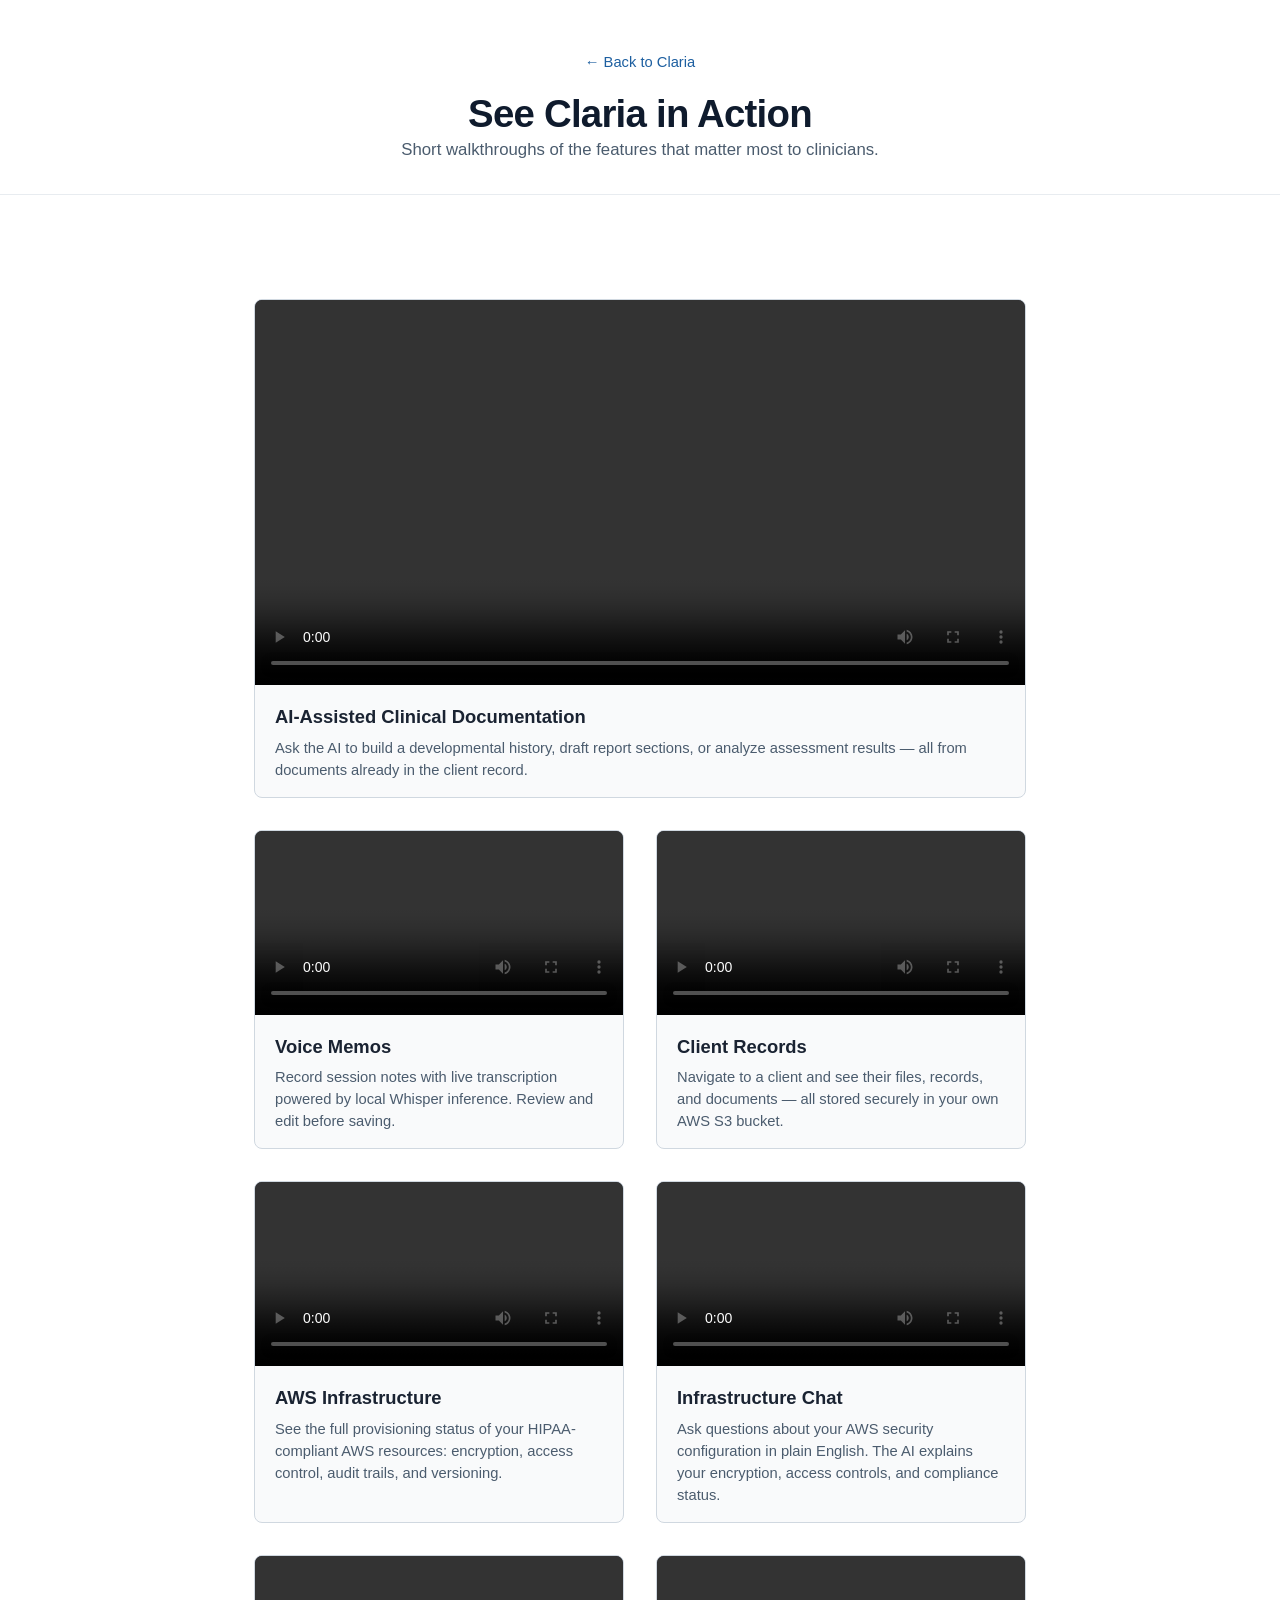
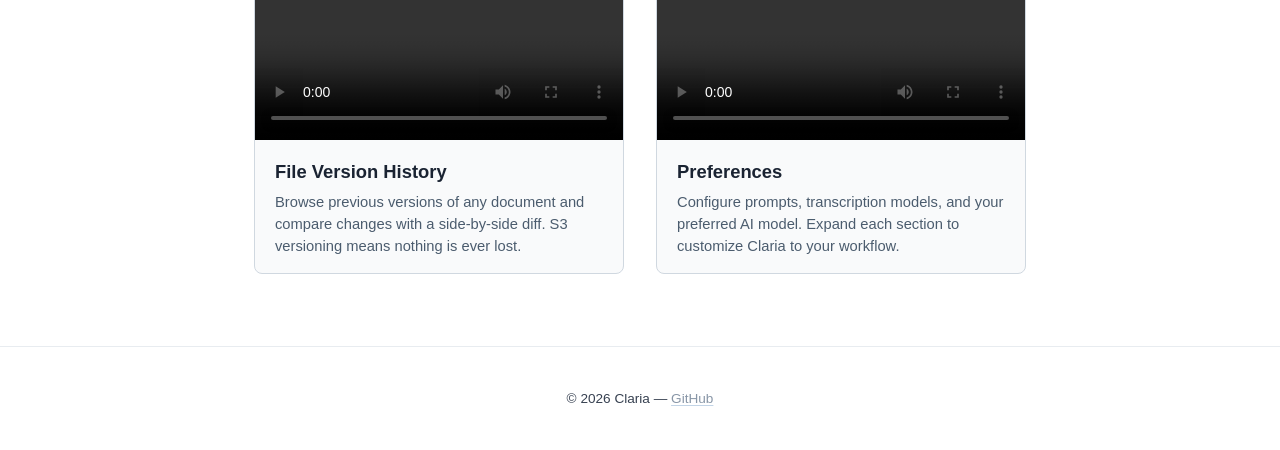
==== demos.html @ 28de94ea "feat: add video demos page with 7 walkthrough videos - New demos.html page with video grid showcasin" ====
<!DOCTYPE html>
<html lang="en">
<head>
  <meta charset="UTF-8">
  <meta name="viewport" content="width=device-width, initial-scale=1.0">
  <title>Claria &mdash; Video Demos</title>
  <meta name="description" content="Watch Claria in action: AI chat, voice memos, client records, AWS infrastructure, and more.">
  <link rel="stylesheet" href="style.css">
  <style>
    .demo-grid {
      display: grid;
      grid-template-columns: 1fr 1fr;
      gap: 32px;
      margin-top: 32px;
    }
    .demo-card {
      border: 1px solid #d0d8e0;
      border-radius: 8px;
      overflow: hidden;
      background: #f9fafb;
    }
    .demo-card video {
      width: 100%;
      display: block;
      background: #1a2332;
    }
    .demo-card-body {
      padding: 16px 20px;
    }
    .demo-card-body h3 {
      margin-bottom: 4px;
    }
    .demo-card-body p {
      font-size: 0.92rem;
      color: #4b5c6e;
      margin-bottom: 0;
      line-height: 1.5;
    }
    .demo-hero {
      border-bottom: 1px solid #e8ecf0;
    }
    .demo-featured {
      margin-top: 32px;
    }
    .demo-featured .demo-card {
      max-width: 100%;
    }
    .demo-back {
      display: inline-block;
      font-size: 0.92rem;
      color: #1d5fa0;
      text-decoration: none;
      margin-bottom: 16px;
    }
    .demo-back:hover {
      text-decoration: underline;
    }
    @media (max-width: 768px) {
      .demo-grid {
        grid-template-columns: 1fr;
      }
    }
  </style>
</head>
<body>

  <header class="hero demo-hero">
    <div class="container">
      <a href="index.html" class="demo-back">&larr; Back to Claria</a>
      <h1>See Claria in Action</h1>
      <p class="hero-sub">Short walkthroughs of the features that matter most to clinicians.</p>
    </div>
  </header>

  <section>
    <div class="container">

      <!-- Featured: AI Chat -->
      <div class="demo-featured">
        <div class="demo-card">
          <video controls preload="metadata" poster="">
            <source src="videos/ai-chat.mp4" type="video/mp4">
          </video>
          <div class="demo-card-body">
            <h3>AI-Assisted Clinical Documentation</h3>
            <p>Ask the AI to build a developmental history, draft report sections, or analyze assessment results &mdash; all from documents already in the client record.</p>
          </div>
        </div>
      </div>

      <!-- Grid of demos -->
      <div class="demo-grid">

        <div class="demo-card">
          <video controls preload="metadata">
            <source src="videos/voice-memo.mp4" type="video/mp4">
          </video>
          <div class="demo-card-body">
            <h3>Voice Memos</h3>
            <p>Record session notes with live transcription powered by local Whisper inference. Review and edit before saving.</p>
          </div>
        </div>

        <div class="demo-card">
          <video controls preload="metadata">
            <source src="videos/client-record.mp4" type="video/mp4">
          </video>
          <div class="demo-card-body">
            <h3>Client Records</h3>
            <p>Navigate to a client and see their files, records, and documents &mdash; all stored securely in your own AWS S3 bucket.</p>
          </div>
        </div>

        <div class="demo-card">
          <video controls preload="metadata">
            <source src="videos/aws-infrastructure.mp4" type="video/mp4">
          </video>
          <div class="demo-card-body">
            <h3>AWS Infrastructure</h3>
            <p>See the full provisioning status of your HIPAA-compliant AWS resources: encryption, access control, audit trails, and versioning.</p>
          </div>
        </div>

        <div class="demo-card">
          <video controls preload="metadata">
            <source src="videos/infra-chat.mp4" type="video/mp4">
          </video>
          <div class="demo-card-body">
            <h3>Infrastructure Chat</h3>
            <p>Ask questions about your AWS security configuration in plain English. The AI explains your encryption, access controls, and compliance status.</p>
          </div>
        </div>

        <div class="demo-card">
          <video controls preload="metadata">
            <source src="videos/file-history.mp4" type="video/mp4">
          </video>
          <div class="demo-card-body">
            <h3>File Version History</h3>
            <p>Browse previous versions of any document and compare changes with a side-by-side diff. S3 versioning means nothing is ever lost.</p>
          </div>
        </div>

        <div class="demo-card">
          <video controls preload="metadata">
            <source src="videos/preferences.mp4" type="video/mp4">
          </video>
          <div class="demo-card-body">
            <h3>Preferences</h3>
            <p>Configure prompts, transcription models, and your preferred AI model. Expand each section to customize Claria to your workflow.</p>
          </div>
        </div>

      </div>

    </div>
  </section>

  <footer>
    <div class="container">
      <p>&copy; 2026 Claria &mdash; <a href="https://github.com/claria-ai/claria">GitHub</a></p>
    </div>
  </footer>

</body>
</html>
---- style.css ----
/* === Reset & Base === */
*, *::before, *::after {
  box-sizing: border-box;
  margin: 0;
  padding: 0;
}

html {
  scroll-behavior: smooth;
}

body {
  font-family: -apple-system, BlinkMacSystemFont, "Segoe UI", Roboto, Helvetica, Arial, sans-serif;
  color: #1a2332;
  background: #fff;
  line-height: 1.7;
  font-size: 17px;
}

/* === Layout === */
.container {
  max-width: 820px;
  margin: 0 auto;
  padding: 0 24px;
}

section {
  padding: 72px 0;
}

section + section {
  border-top: 1px solid #e8ecf0;
}

/* === Typography === */
h1 {
  font-size: 2.4rem;
  font-weight: 700;
  line-height: 1.2;
  letter-spacing: -0.02em;
  color: #0f1b2d;
}

h2 {
  font-size: 1.6rem;
  font-weight: 600;
  line-height: 1.3;
  color: #0f1b2d;
  margin-bottom: 20px;
}

h3 {
  font-size: 1.15rem;
  font-weight: 600;
  color: #1a2332;
  margin-bottom: 8px;
}

p {
  margin-bottom: 16px;
  color: #374151;
}

p:last-child {
  margin-bottom: 0;
}

a {
  color: #1d5fa0;
  text-decoration: underline;
  text-decoration-color: #1d5fa044;
  text-underline-offset: 2px;
}

a:hover {
  text-decoration-color: #1d5fa0;
}

/* === Hero === */
.hero {
  padding: 48px 0 32px;
  text-align: center;
  border-bottom: none;
}

.hero-split {
  display: flex;
  align-items: center;
  justify-content: center;
  gap: 28px;
  margin-bottom: 28px;
}

.hero-mascot {
  width: 96px;
  height: auto;
  image-rendering: pixelated;
}

.hero-divider {
  width: 1px;
  align-self: stretch;
  background: #d0d8e0;
}

.hero-text {
  text-align: left;
}

.hero-text h1 {
  margin-bottom: 4px;
}

.hero-sub {
  font-size: 1.05rem;
  color: #4b5c6e;
  margin-bottom: 0;
  line-height: 1.5;
}

.hero .cta {
  display: inline-block;
  background: #1d5fa0;
  color: #fff;
  text-decoration: none;
  padding: 10px 28px;
  border-radius: 6px;
  font-weight: 500;
  font-size: 1rem;
  transition: background 0.15s;
}

.hero .cta:hover {
  background: #174d85;
}

/* === Tab Bar === */
.tab-bar {
  position: sticky;
  top: 0;
  z-index: 100;
  background: #fff;
  border-bottom: 1px solid #e8ecf0;
}

.tab-bar .container {
  display: flex;
  gap: 0;
  overflow-x: auto;
  -webkit-overflow-scrolling: touch;
}

.tab-btn {
  flex: 1;
  padding: 14px 20px;
  border: none;
  background: none;
  font-size: 0.95rem;
  font-weight: 600;
  color: #6b7a8d;
  cursor: pointer;
  border-bottom: 3px solid transparent;
  transition: color 0.15s, border-color 0.15s;
  white-space: nowrap;
  font-family: inherit;
}

.tab-btn:hover {
  color: #1a2332;
}

.tab-btn.active {
  color: #1d5fa0;
  border-bottom-color: #1d5fa0;
}

/* === Tab Panels === */
.tab-panel {
  display: none;
}

.tab-panel.active {
  display: block;
}

/* === FAQ === */
.faq-item {
  border: 1px solid #e0e6ed;
  border-radius: 6px;
  margin-bottom: 12px;
}

.faq-item summary {
  padding: 16px 20px;
  cursor: pointer;
  font-weight: 600;
  color: #1a2332;
  background: #f4f7fa;
  border-radius: 6px;
  list-style: none;
}

.faq-item summary::-webkit-details-marker {
  display: none;
}

.faq-item summary::before {
  content: "+";
  display: inline-block;
  width: 1.2em;
  font-weight: 700;
  color: #1d5fa0;
}

.faq-item[open] summary::before {
  content: "\2212";
}

.faq-item[open] summary {
  border-radius: 6px 6px 0 0;
  border-bottom: 1px solid #e0e6ed;
}

.faq-item p {
  padding: 16px 20px 16px 40px;
  margin: 0;
  color: #374151;
}

/* === Instruments Grid === */
.instruments-grid {
  display: grid;
  grid-template-columns: repeat(4, 1fr);
  gap: 12px;
  list-style: none;
  padding: 0;
  margin-top: 24px;
}

.instruments-grid li {
  background: #f4f7fa;
  border: 1px solid #e0e6ed;
  border-radius: 6px;
  padding: 14px 16px;
  text-align: center;
  font-weight: 600;
  color: #1a2332;
  font-size: 0.95rem;
}

/* === Cost Table === */
.cost-table {
  width: 100%;
  border-collapse: collapse;
  margin: 24px 0;
  font-size: 0.95rem;
}

.cost-table th,
.cost-table td {
  text-align: left;
  padding: 12px 16px;
  border-bottom: 1px solid #e0e6ed;
}

.cost-table th {
  background: #f4f7fa;
  font-weight: 600;
  color: #0f1b2d;
  font-size: 0.85rem;
  text-transform: uppercase;
  letter-spacing: 0.04em;
}

.cost-table td {
  color: #374151;
}

.cost-example {
  background: #f0f7ee;
  border: 1px solid #c3ddb8;
  border-radius: 6px;
  padding: 20px 24px;
  margin-top: 24px;
  color: #2d5016;
  font-size: 1.05rem;
}

.cost-example strong {
  color: #1a3d0a;
}

/* === HIPAA Callout === */
.hipaa-callout {
  background: #0f1b2d;
  color: #e8ecf0;
  border-radius: 8px;
  padding: 40px;
  margin-top: 24px;
}

.hipaa-callout h3 {
  color: #fff;
  font-size: 1.3rem;
  margin-bottom: 16px;
}

.hipaa-callout p {
  color: #c0cbda;
  font-size: 1.05rem;
}

.hipaa-callout a {
  color: #7eb8f7;
}

/* === Download Grid === */
.download-grid {
  display: grid;
  grid-template-columns: repeat(3, 1fr);
  gap: 16px;
  margin-top: 24px;
}

.download-card {
  display: flex;
  flex-direction: column;
  align-items: center;
  gap: 4px;
  padding: 24px 16px;
  border: 2px solid #d0d8e0;
  border-radius: 8px;
  text-decoration: none;
  color: #1a2332;
  transition: border-color 0.15s, background 0.15s;
}

.download-card:hover {
  border-color: #1d5fa0;
  background: #f4f8fc;
}

.download-card strong {
  font-size: 1.1rem;
}

.download-card span {
  font-size: 0.9rem;
  color: #4b5c6e;
}

.download-icon {
  width: 32px;
  height: 32px;
  color: #4b5c6e;
  margin-bottom: 4px;
}

.download-card:hover .download-icon {
  color: #1d5fa0;
}

.download-size {
  font-size: 0.8rem !important;
  color: #8896a7 !important;
  margin-top: 4px;
}

.macos-beta-hint {
  font-size: 0.78rem !important;
  color: transparent !important;
  margin-top: 2px;
  transition: color 0.15s;
}

.macos-card:hover .macos-beta-hint {
  color: #c0392b !important;
}

.mac-note {
  margin-top: 24px;
  border: 1px solid #e0e6ed;
  border-radius: 6px;
  font-size: 0.92rem;
}

.mac-note summary {
  padding: 14px 20px;
  cursor: pointer;
  font-weight: 600;
  color: #1a2332;
  background: #f4f7fa;
  border-radius: 6px;
}

.mac-note[open] summary {
  border-radius: 6px 6px 0 0;
  border-bottom: 1px solid #e0e6ed;
}

.mac-note p,
.mac-note pre {
  margin: 12px 20px;
}

.mac-note pre {
  background: #1a2332;
  color: #e8ecf0;
  padding: 12px 16px;
  border-radius: 4px;
  overflow-x: auto;
  font-size: 0.85rem;
  line-height: 1.5;
}

.mac-note code {
  font-family: "SF Mono", Menlo, Consolas, monospace;
}

/* === Workflow Steps === */
.workflow-steps {
  display: flex;
  gap: 0;
  list-style: none;
  padding: 0;
  margin: 32px 0;
  counter-reset: step;
}

.workflow-steps li {
  flex: 1;
  text-align: center;
  padding: 20px 12px;
  position: relative;
  counter-increment: step;
}

.workflow-steps li::before {
  content: counter(step);
  display: block;
  width: 40px;
  height: 40px;
  line-height: 40px;
  border-radius: 50%;
  background: #1d5fa0;
  color: #fff;
  font-weight: 700;
  font-size: 1rem;
  margin: 0 auto 12px;
}

.workflow-steps li::after {
  content: "";
  position: absolute;
  top: 40px;
  right: -50%;
  width: 100%;
  height: 2px;
  background: #d0d8e0;
  z-index: -1;
}

.workflow-steps li:last-child::after {
  display: none;
}

.workflow-steps li span {
  font-size: 0.88rem;
  color: #374151;
  line-height: 1.4;
}

/* === Data Flow Diagram === */
.data-flow {
  display: flex;
  align-items: center;
  justify-content: center;
  gap: 24px;
  margin: 32px 0;
  flex-wrap: wrap;
}

.data-flow-node {
  background: #f4f7fa;
  border: 2px solid #d0d8e0;
  border-radius: 8px;
  padding: 20px 28px;
  text-align: center;
  font-weight: 600;
  color: #1a2332;
  min-width: 160px;
}

.data-flow-node.highlight {
  border-color: #1d5fa0;
  background: #eaf2fb;
}

.data-flow-arrow {
  font-size: 1.6rem;
  color: #1d5fa0;
  font-weight: 700;
}

.data-flow-excluded {
  text-align: center;
  margin-top: 16px;
  padding: 12px 20px;
  background: #fef3f2;
  border: 1px solid #f0bbb5;
  border-radius: 6px;
  color: #9b2c20;
  font-weight: 600;
  font-size: 0.95rem;
}

/* === Getting Started Steps === */
.getting-started ol {
  padding-left: 0;
  list-style: none;
  counter-reset: gs-step;
}

.getting-started ol > li {
  counter-increment: gs-step;
  margin-bottom: 32px;
  padding-left: 48px;
  position: relative;
}

.getting-started ol > li::before {
  content: counter(gs-step);
  position: absolute;
  left: 0;
  top: 0;
  width: 32px;
  height: 32px;
  line-height: 32px;
  text-align: center;
  border-radius: 50%;
  background: #1d5fa0;
  color: #fff;
  font-weight: 700;
  font-size: 0.9rem;
}

.getting-started ol > li h3 {
  margin-bottom: 8px;
}

.getting-started ul {
  margin-top: 8px;
  padding-left: 20px;
  color: #4b5c6e;
}

.getting-started ul li {
  margin-bottom: 4px;
}

/* === Screenshot Gallery === */
.screenshot-feature {
  margin: 32px 0;
}

.screenshot-feature img {
  width: 100%;
  border-radius: 8px;
  border: 1px solid #d0d8e0;
  box-shadow: 0 4px 24px rgba(0, 0, 0, 0.08);
}

.screenshot-caption {
  margin-top: 16px;
  text-align: center;
}

.screenshot-caption strong {
  display: block;
  font-size: 1.1rem;
  color: #0f1b2d;
  margin-bottom: 4px;
}

.screenshot-caption span {
  font-size: 0.95rem;
  color: #4b5c6e;
  line-height: 1.5;
}

.screenshot-grid {
  display: grid;
  gap: 24px;
  margin-top: 24px;
}

.screenshot-grid.two-up {
  grid-template-columns: 1fr 1fr;
}

.screenshot-grid.three-up {
  grid-template-columns: 1fr 1fr 1fr;
}

.screenshot-group {
  margin-top: 40px;
}

.screenshot-group:first-child {
  margin-top: 16px;
}

.screenshot-group-label {
  font-size: 0.8rem;
  font-weight: 600;
  text-transform: uppercase;
  letter-spacing: 0.08em;
  color: #7a8a9e;
  margin-bottom: 12px;
}

.screenshot-card {
  margin: 0;
}

.screenshot-card img {
  width: 100%;
  border-radius: 8px;
  border: 1px solid #d0d8e0;
  box-shadow: 0 2px 12px rgba(0, 0, 0, 0.06);
  transition: box-shadow 0.2s;
}

.screenshot-card img:hover {
  box-shadow: 0 4px 20px rgba(0, 0, 0, 0.12);
}

.screenshot-card figcaption {
  margin-top: 10px;
  font-size: 0.88rem;
  color: #4b5c6e;
  text-align: center;
  line-height: 1.4;
}

/* === Carousel Lightbox === */
.carousel-overlay {
  position: fixed;
  inset: 0;
  z-index: 1000;
  display: flex;
  align-items: center;
  justify-content: center;
}

.carousel-overlay[hidden] {
  display: none;
}

.carousel-backdrop {
  position: absolute;
  inset: 0;
  background: rgba(0, 0, 0, 0.85);
}

.carousel-content {
  position: relative;
  max-width: 90vw;
  max-height: 90vh;
  display: flex;
  flex-direction: column;
  align-items: center;
}

.carousel-img {
  max-width: 90vw;
  max-height: 75vh;
  object-fit: contain;
  border-radius: 8px;
  box-shadow: 0 8px 40px rgba(0, 0, 0, 0.4);
}

.carousel-caption {
  margin-top: 20px;
  text-align: center;
  max-width: 600px;
}

.carousel-title {
  display: block;
  color: #fff;
  font-size: 1.1rem;
  font-weight: 600;
  margin-bottom: 4px;
}

.carousel-desc {
  color: #a0aec0;
  font-size: 0.95rem;
  line-height: 1.5;
}

.carousel-counter {
  margin-top: 12px;
  color: #6b7a8d;
  font-size: 0.8rem;
  letter-spacing: 0.05em;
}

.carousel-close {
  position: absolute;
  top: 16px;
  right: 20px;
  z-index: 1001;
  background: none;
  border: none;
  color: #fff;
  font-size: 2.2rem;
  cursor: pointer;
  opacity: 0.7;
  transition: opacity 0.15s;
  line-height: 1;
  padding: 4px 8px;
}

.carousel-close:hover {
  opacity: 1;
}

.carousel-prev,
.carousel-next {
  position: absolute;
  top: 50%;
  transform: translateY(-50%);
  z-index: 1001;
  background: none;
  border: none;
  color: #fff;
  font-size: 3rem;
  cursor: pointer;
  opacity: 0.5;
  transition: opacity 0.15s;
  padding: 16px;
  line-height: 1;
  user-select: none;
}

.carousel-prev:hover,
.carousel-next:hover {
  opacity: 1;
}

.carousel-prev {
  left: 12px;
}

.carousel-next {
  right: 12px;
}

@media (max-width: 768px) {
  .carousel-prev,
  .carousel-next {
    font-size: 2rem;
    padding: 8px;
  }

  .carousel-prev { left: 4px; }
  .carousel-next { right: 4px; }
}

/* === Technical Details === */
.tech-list {
  list-style: none;
  padding: 0;
}

.tech-list li {
  padding: 8px 0 8px 28px;
  position: relative;
  color: #374151;
}

.tech-list li::before {
  content: "\2713";
  position: absolute;
  left: 0;
  color: #27854a;
  font-weight: 700;
}

/* === Footer === */
footer {
  padding: 40px 0;
  border-top: 1px solid #e8ecf0;
  text-align: center;
  color: #8896a7;
  font-size: 0.85rem;
}

footer a {
  color: #8896a7;
}

/* === Responsive === */
@media (max-width: 768px) {
  body {
    font-size: 16px;
  }

  h1 {
    font-size: 1.8rem;
  }

  h2 {
    font-size: 1.35rem;
  }

  .hero {
    padding: 32px 0 24px;
  }

  .hero-split {
    gap: 20px;
  }

  .hero-mascot {
    width: 72px;
  }

  .hero-sub {
    font-size: 0.95rem;
  }

  .tab-btn {
    padding: 12px 14px;
    font-size: 0.88rem;
  }

  section {
    padding: 48px 0;
  }

  .download-grid {
    grid-template-columns: 1fr;
  }

  .instruments-grid {
    grid-template-columns: repeat(2, 1fr);
  }

  .workflow-steps {
    flex-direction: column;
    gap: 0;
  }

  .workflow-steps li::after {
    display: none;
  }

  .workflow-steps li {
    text-align: left;
    display: flex;
    align-items: center;
    gap: 16px;
    padding: 12px 0;
  }

  .workflow-steps li::before {
    margin: 0;
    flex-shrink: 0;
  }

  .data-flow {
    flex-direction: column;
  }

  .data-flow-arrow {
    transform: rotate(90deg);
  }

  .screenshot-grid.two-up,
  .screenshot-grid.three-up {
    grid-template-columns: 1fr;
  }

  .hipaa-callout {
    padding: 28px 24px;
  }

  .cost-table {
    font-size: 0.85rem;
  }

  .cost-table th,
  .cost-table td {
    padding: 10px 8px;
  }
}

@media (max-width: 480px) {
  h1 {
    font-size: 1.5rem;
  }

  .instruments-grid {
    grid-template-columns: 1fr 1fr;
    gap: 8px;
  }
}
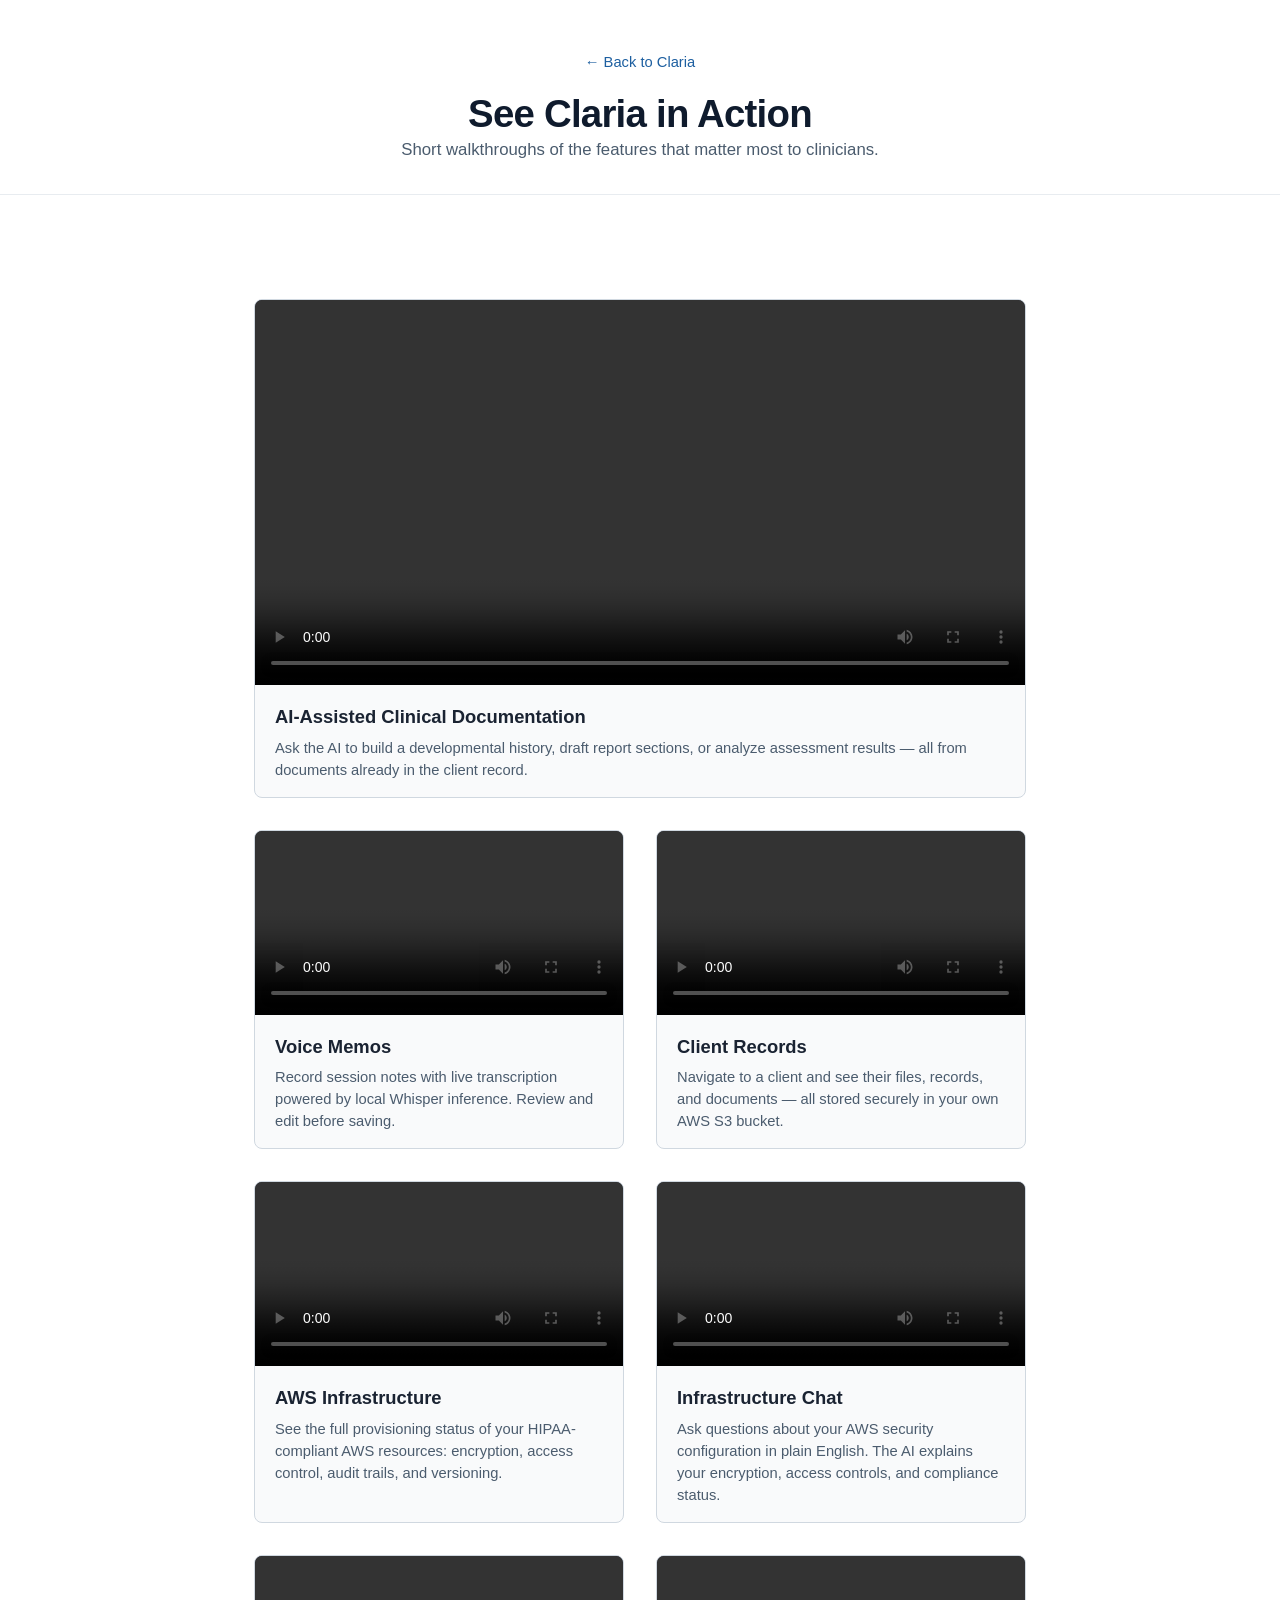
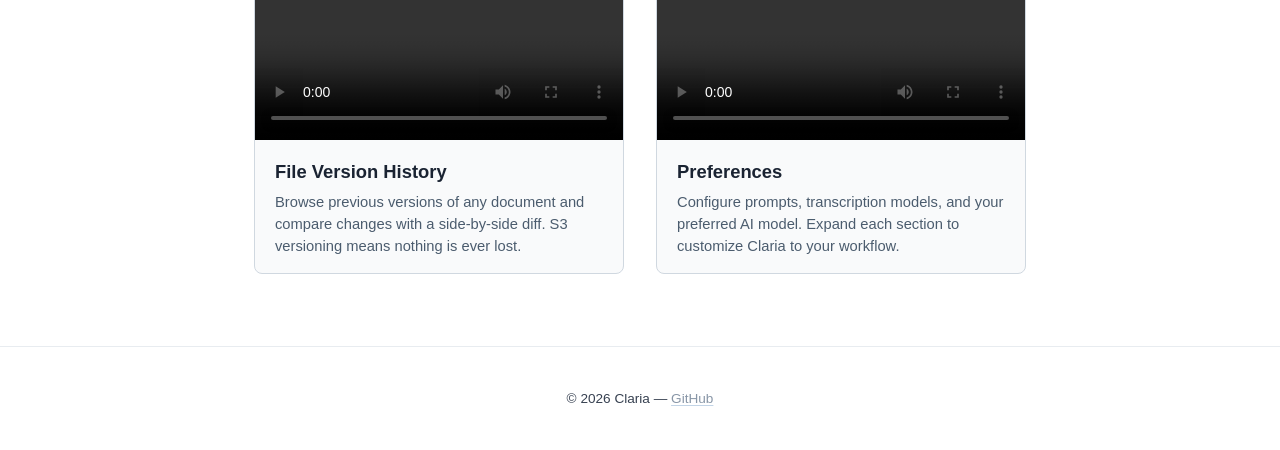
==== commit 298243e5: "fix: make demo videos fill their container with object-fit cover Videos had empty gray space around " ====
--- a/demos.html
+++ b/demos.html
@@ -23,6 +23,7 @@
       width: 100%;
       display: block;
       background: #1a2332;
+      object-fit: cover;
     }
     .demo-card-body {
       padding: 16px 20px;
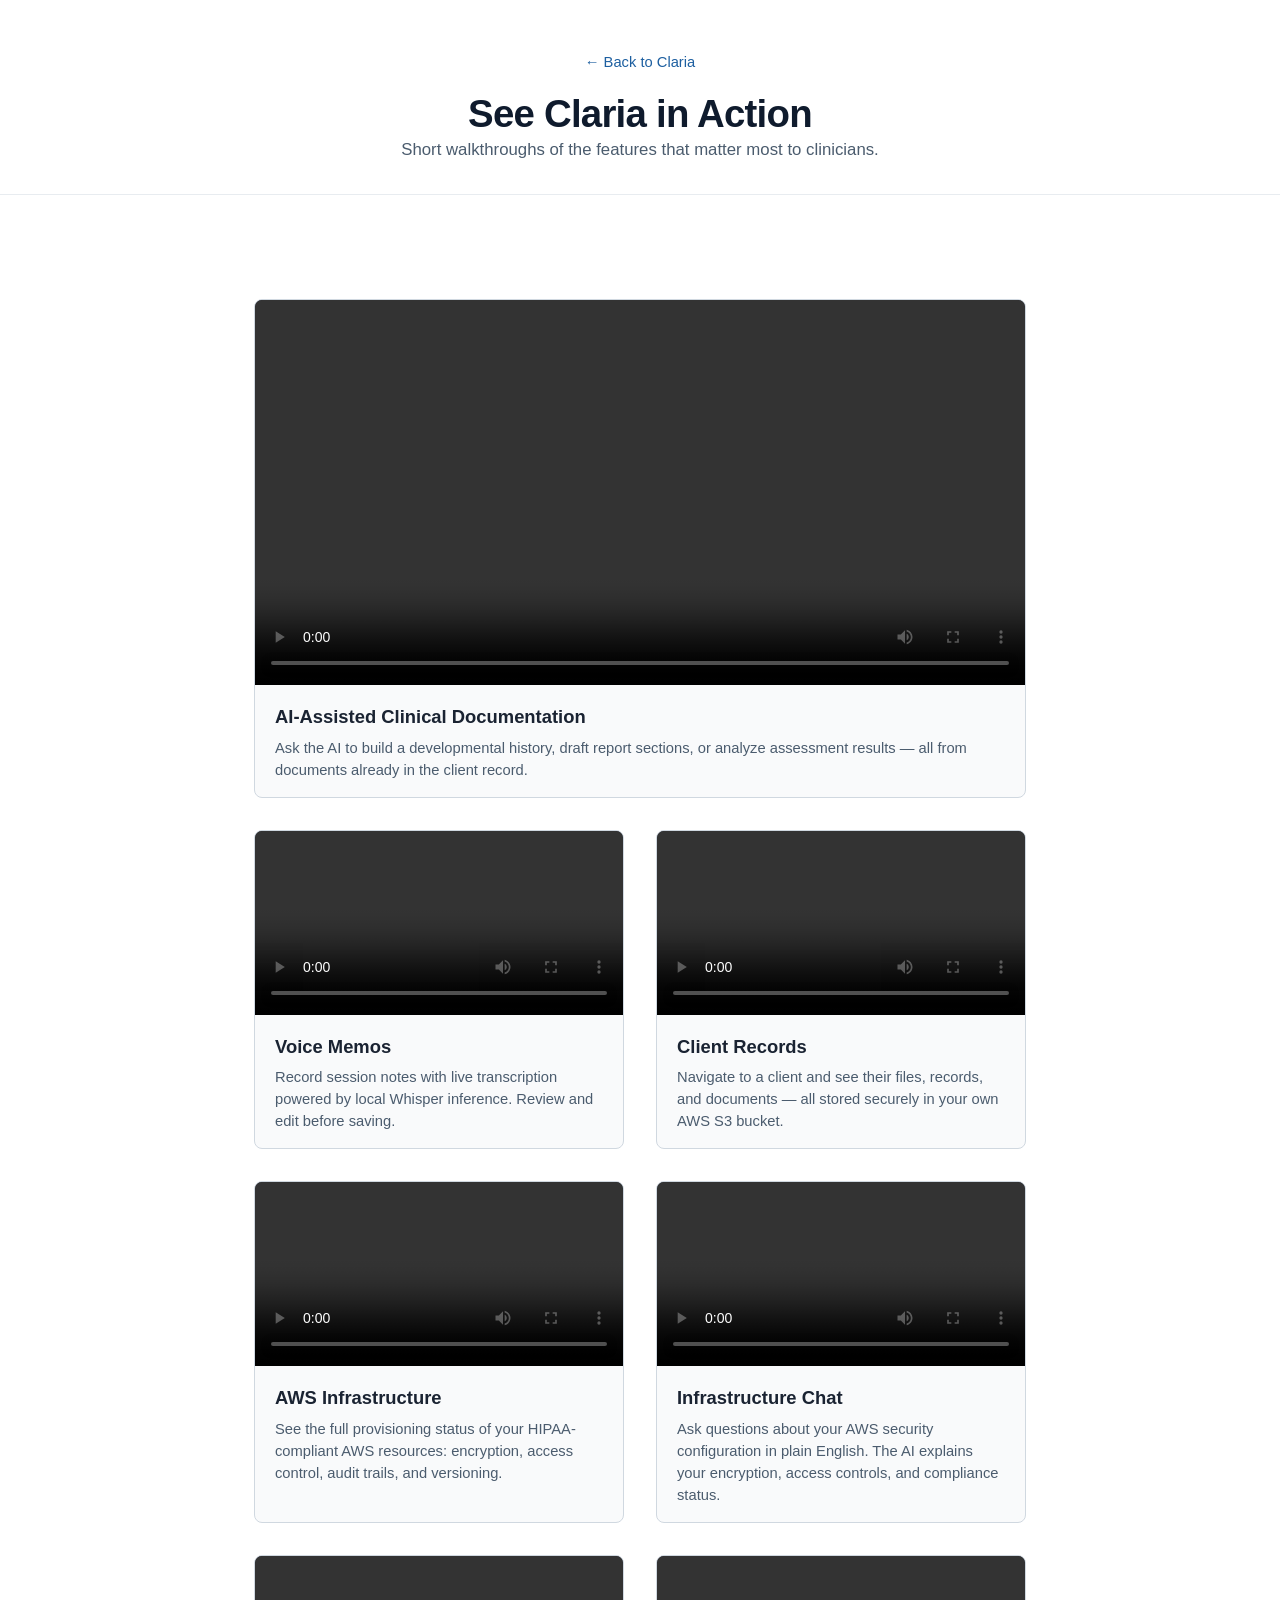
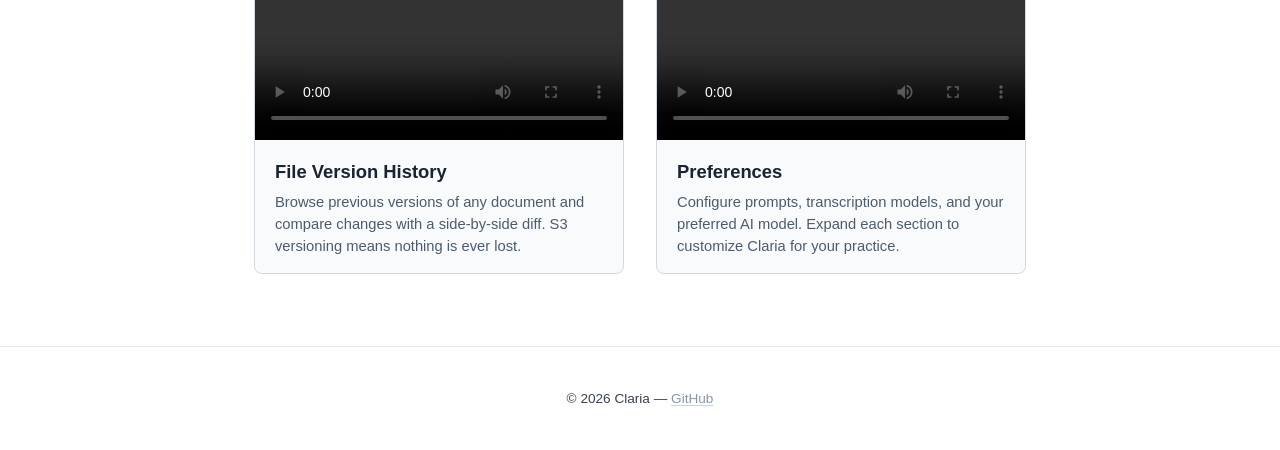
==== commit 8b73402d: "docs: explain records writer and templates" ====
--- a/demos.html
+++ b/demos.html
@@ -1,3 +1,4 @@
+<!-- Generated from templates/demos.html.j2 — DO NOT EDIT. Edit claria.yml or the template and re-run build.py. -->
 <!DOCTYPE html>
 <html lang="en">
 <head>
@@ -6,62 +7,7 @@
   <title>Claria &mdash; Video Demos</title>
   <meta name="description" content="Watch Claria in action: AI chat, voice memos, client records, AWS infrastructure, and more.">
   <link rel="stylesheet" href="style.css">
-  <style>
-    .demo-grid {
-      display: grid;
-      grid-template-columns: 1fr 1fr;
-      gap: 32px;
-      margin-top: 32px;
-    }
-    .demo-card {
-      border: 1px solid #d0d8e0;
-      border-radius: 8px;
-      overflow: hidden;
-      background: #f9fafb;
-    }
-    .demo-card video {
-      width: 100%;
-      display: block;
-      background: #1a2332;
-      object-fit: cover;
-    }
-    .demo-card-body {
-      padding: 16px 20px;
-    }
-    .demo-card-body h3 {
-      margin-bottom: 4px;
-    }
-    .demo-card-body p {
-      font-size: 0.92rem;
-      color: #4b5c6e;
-      margin-bottom: 0;
-      line-height: 1.5;
-    }
-    .demo-hero {
-      border-bottom: 1px solid #e8ecf0;
-    }
-    .demo-featured {
-      margin-top: 32px;
-    }
-    .demo-featured .demo-card {
-      max-width: 100%;
-    }
-    .demo-back {
-      display: inline-block;
-      font-size: 0.92rem;
-      color: #1d5fa0;
-      text-decoration: none;
-      margin-bottom: 16px;
-    }
-    .demo-back:hover {
-      text-decoration: underline;
-    }
-    @media (max-width: 768px) {
-      .demo-grid {
-        grid-template-columns: 1fr;
-      }
-    }
-  </style>
+  <link rel="stylesheet" href="static/demos.css">
 </head>
 <body>
 
@@ -148,7 +94,7 @@
           </video>
           <div class="demo-card-body">
             <h3>Preferences</h3>
-            <p>Configure prompts, transcription models, and your preferred AI model. Expand each section to customize Claria to your workflow.</p>
+            <p>Configure prompts, transcription models, and your preferred AI model. Expand each section to customize Claria for your practice.</p>
           </div>
         </div>
 
--- a/style.css
+++ b/style.css
@@ -417,8 +417,8 @@
   font-family: "SF Mono", Menlo, Consolas, monospace;
 }
 
-/* === Workflow Steps === */
-.workflow-steps {
+/* === Clinical Steps === */
+.clinical-steps {
   display: flex;
   gap: 0;
   list-style: none;
@@ -427,7 +427,7 @@
   counter-reset: step;
 }
 
-.workflow-steps li {
+.clinical-steps li {
   flex: 1;
   text-align: center;
   padding: 20px 12px;
@@ -435,7 +435,7 @@
   counter-increment: step;
 }
 
-.workflow-steps li::before {
+.clinical-steps li::before {
   content: counter(step);
   display: block;
   width: 40px;
@@ -449,7 +449,7 @@
   margin: 0 auto 12px;
 }
 
-.workflow-steps li::after {
+.clinical-steps li::after {
   content: "";
   position: absolute;
   top: 40px;
@@ -460,14 +460,65 @@
   z-index: -1;
 }
 
-.workflow-steps li:last-child::after {
+.clinical-steps li:last-child::after {
   display: none;
 }
 
-.workflow-steps li span {
+.clinical-steps li span {
   font-size: 0.88rem;
   color: #374151;
   line-height: 1.4;
+}
+
+/* === Records and Writer explanations === */
+.explain-grid {
+  display: grid;
+  grid-template-columns: repeat(3, 1fr);
+  gap: 18px;
+  margin-top: 28px;
+}
+
+.explain-grid.two-card {
+  grid-template-columns: repeat(2, 1fr);
+}
+
+.explain-card {
+  padding: 22px;
+  border: 1px solid #d9e1e8;
+  border-radius: 8px;
+  background: #f8fafc;
+}
+
+.explain-card h3 {
+  color: #0f1b2d;
+  line-height: 1.35;
+  margin-bottom: 10px;
+}
+
+.explain-card p {
+  margin: 0;
+  font-size: 0.94rem;
+  line-height: 1.6;
+  color: #4b5c6e;
+}
+
+.section-subheading {
+  margin-top: 48px;
+}
+
+.responsibility-note {
+  margin-top: 24px;
+  padding: 18px 22px;
+  border: 1px solid #e8c980;
+  border-radius: 8px;
+  background: #fff9e8;
+  color: #624b16;
+  font-size: 0.94rem;
+  line-height: 1.6;
+}
+
+.responsibility-note strong {
+  color: #49360e;
 }
 
 /* === Data Flow Diagram === */
@@ -849,16 +900,16 @@
     grid-template-columns: repeat(2, 1fr);
   }
 
-  .workflow-steps {
+  .clinical-steps {
     flex-direction: column;
     gap: 0;
   }
 
-  .workflow-steps li::after {
+  .clinical-steps li::after {
     display: none;
   }
 
-  .workflow-steps li {
+  .clinical-steps li {
     text-align: left;
     display: flex;
     align-items: center;
@@ -866,9 +917,14 @@
     padding: 12px 0;
   }
 
-  .workflow-steps li::before {
+  .clinical-steps li::before {
     margin: 0;
     flex-shrink: 0;
+  }
+
+  .explain-grid,
+  .explain-grid.two-card {
+    grid-template-columns: 1fr;
   }
 
   .data-flow {
--- a/static/demos.css
+++ b/static/demos.css
@@ -0,0 +1,54 @@
+.demo-grid {
+  display: grid;
+  grid-template-columns: 1fr 1fr;
+  gap: 32px;
+  margin-top: 32px;
+}
+.demo-card {
+  border: 1px solid #d0d8e0;
+  border-radius: 8px;
+  overflow: hidden;
+  background: #f9fafb;
+}
+.demo-card video {
+  width: 100%;
+  display: block;
+  background: #1a2332;
+  object-fit: cover;
+}
+.demo-card-body {
+  padding: 16px 20px;
+}
+.demo-card-body h3 {
+  margin-bottom: 4px;
+}
+.demo-card-body p {
+  font-size: 0.92rem;
+  color: #4b5c6e;
+  margin-bottom: 0;
+  line-height: 1.5;
+}
+.demo-hero {
+  border-bottom: 1px solid #e8ecf0;
+}
+.demo-featured {
+  margin-top: 32px;
+}
+.demo-featured .demo-card {
+  max-width: 100%;
+}
+.demo-back {
+  display: inline-block;
+  font-size: 0.92rem;
+  color: #1d5fa0;
+  text-decoration: none;
+  margin-bottom: 16px;
+}
+.demo-back:hover {
+  text-decoration: underline;
+}
+@media (max-width: 768px) {
+  .demo-grid {
+    grid-template-columns: 1fr;
+  }
+}
